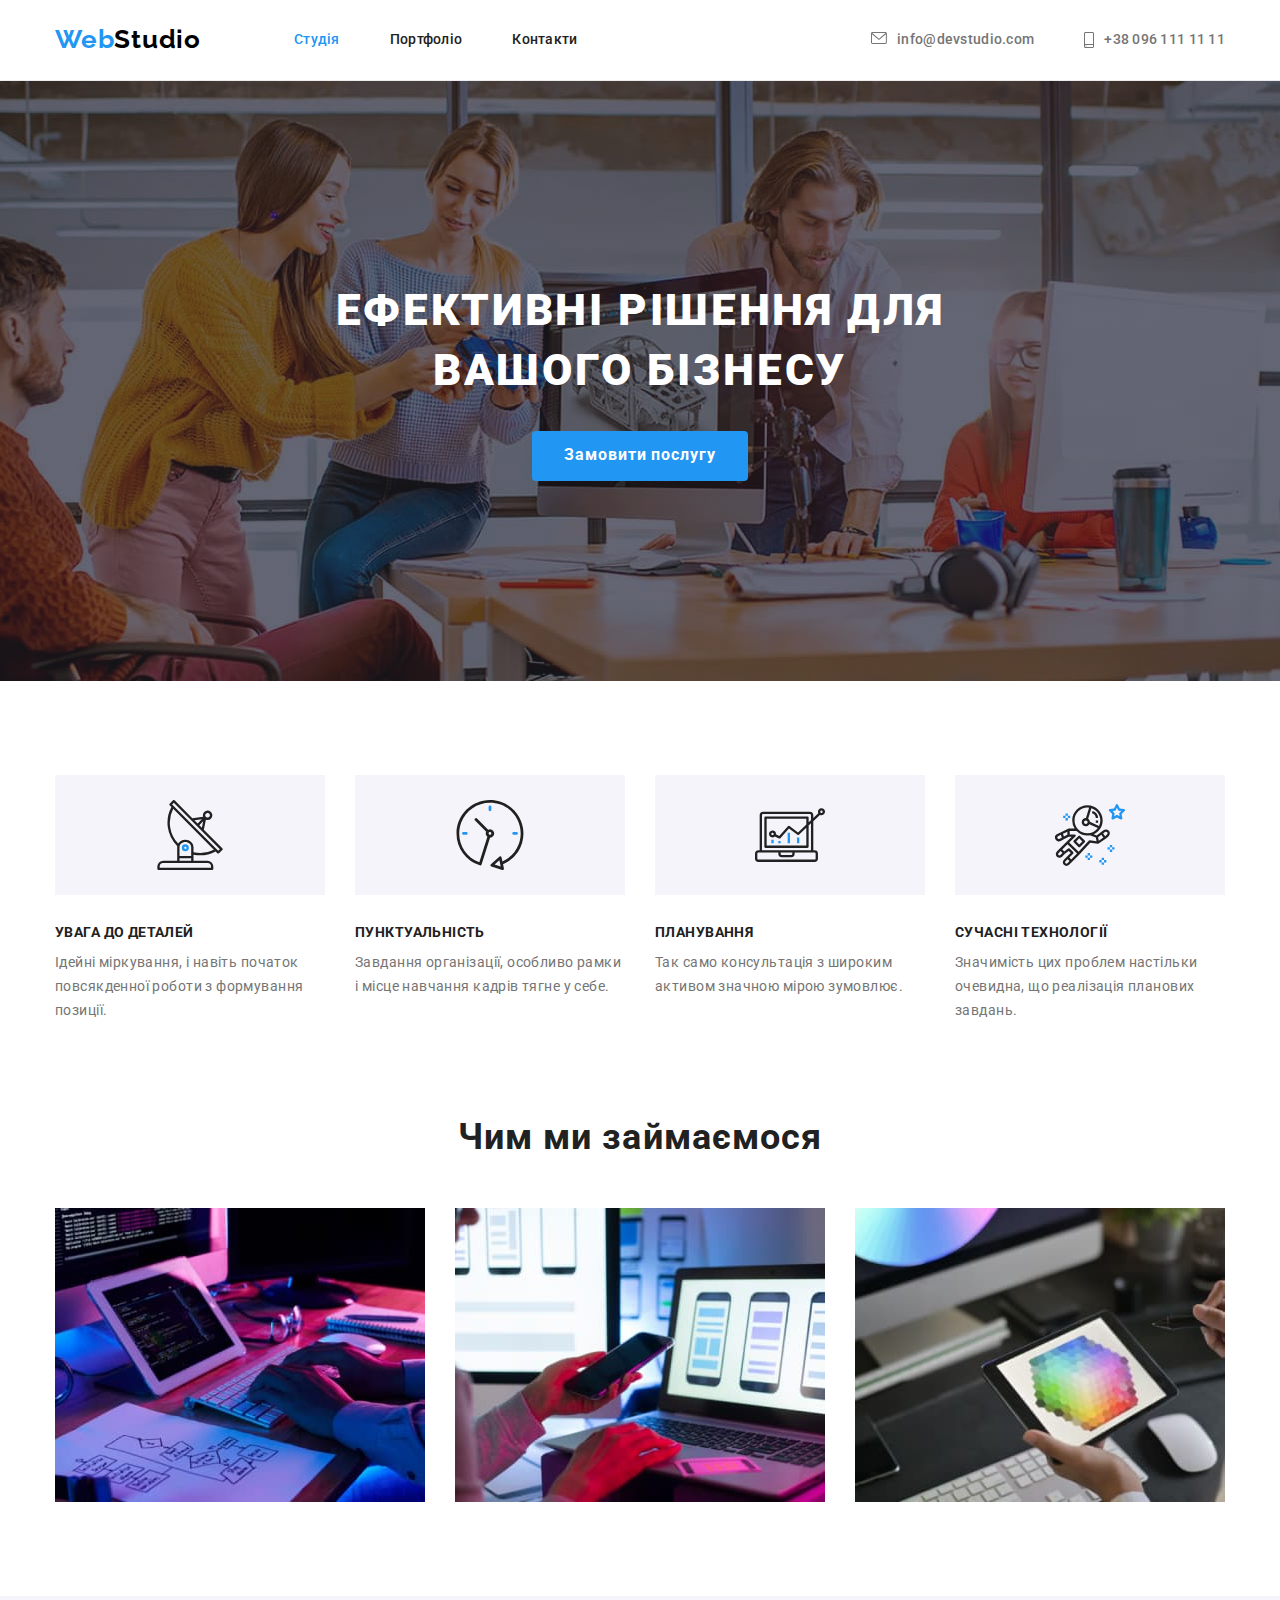
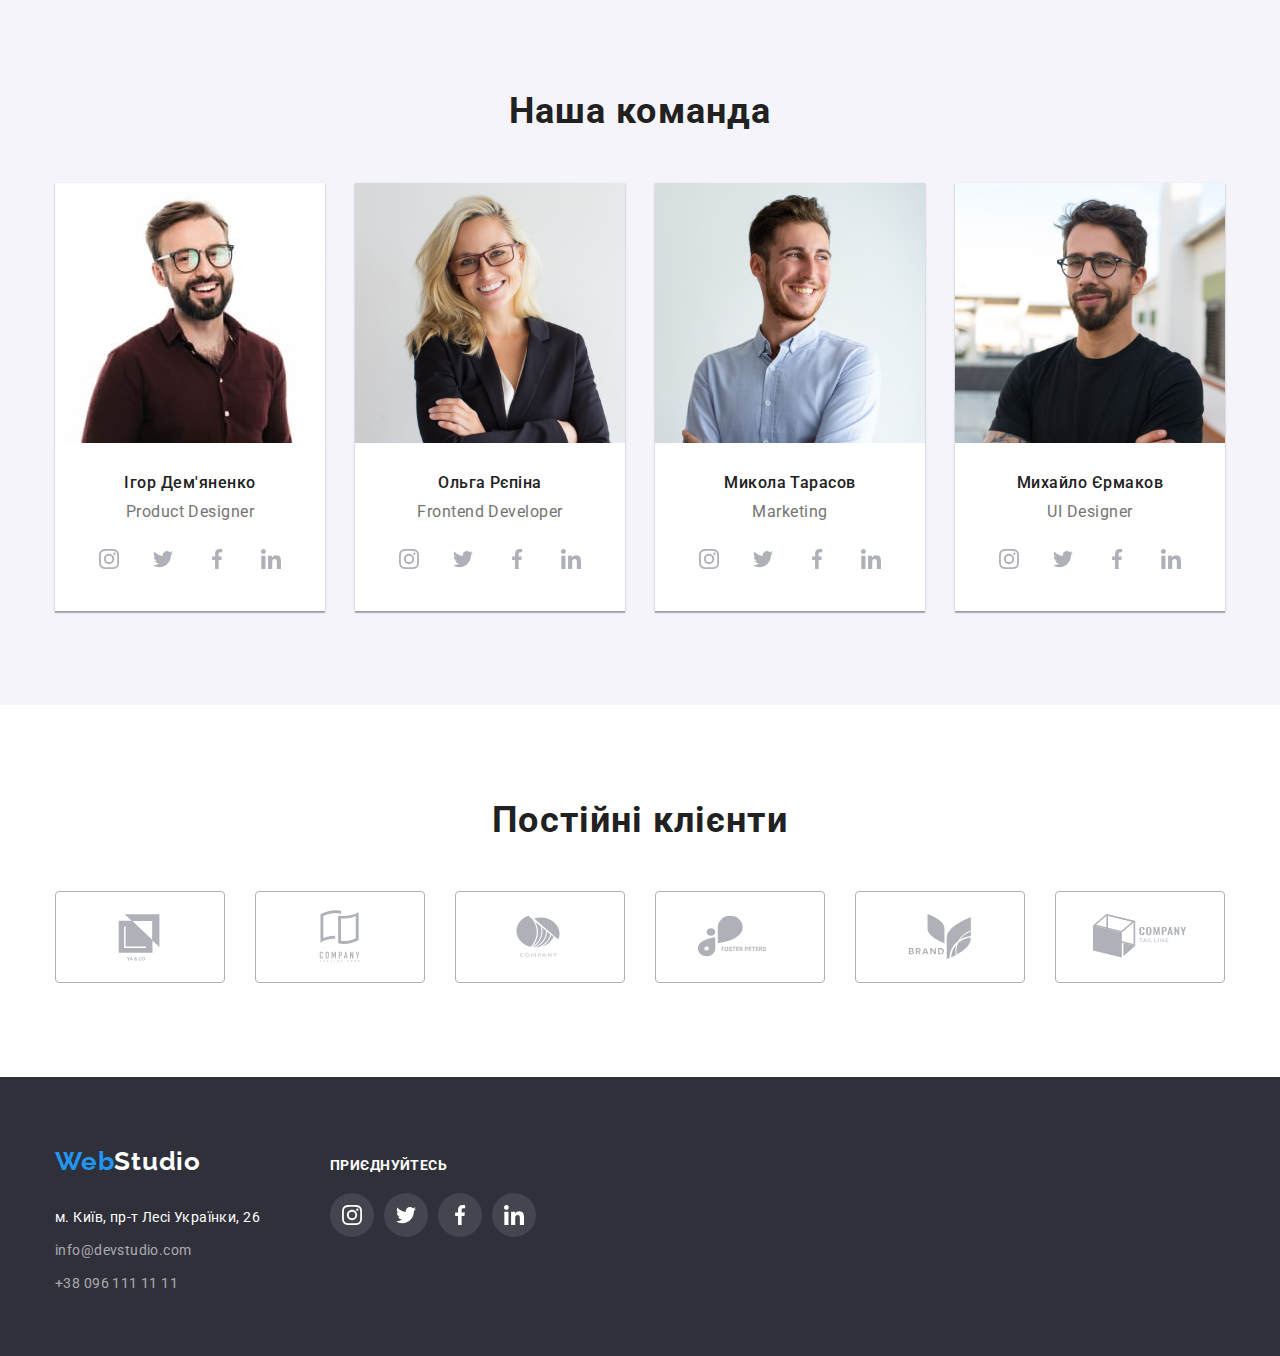
==== index.html @ 79602e01 "Initial commit" ====
<!DOCTYPE html>
<html lang="uk">
  <head>
    <meta charset="UTF-8" />
    <meta http-equiv="X-UA-Compatible" content="IE=edge" />
    <meta name="viewport" content="width=h1, initial-scale=1.0" />
    <title>Document</title>
    <link rel="preconnect" href="https://fonts.googleapis.com" />
    <link rel="preconnect" href="https://fonts.gstatic.com" crossorigin />
    <link
      href="https://fonts.googleapis.com/css2?family=Raleway:wght@700&family=Roboto:wght@400;500;700;900&display=swap"
      rel="stylesheet"
    />
    <link rel="stylesheet" href="https://cdnjs.cloudflare.com/ajax/libs/modern-normalize/1.1.0/modern-normalize.min.css" />
    <link rel="stylesheet" href="./css/styles.css" />
  </head>
  <body>
    </div>
    <header class="header main-bg">
      <div class="container main">
        <nav class="main-nav">
          <a href="" hreflang="en" class="logo link"
            ><span class="web">Web</span>Studio</a
          >
          <ul class="site list">
            <li class="item"><a href="./index.html" class="link current">Студія</a></li>
            <li class="item"><a href="./portfolio.html" class="link">Портфоліо</a></li>
            <li class="item"><a href="" class="link">Контакти</a></li>
          </ul>
        </nav>
        <ul class="contacts-header list">
          <li class="item">
            <a href="mailto:info@devstudio.com" class="link"
              >
              <svg class="icon-envelope" width="16" height="12">
                <use href="./images/icons.svg/sprite.svg#icon-envelope"></use>
              </svg>info@devstudio.com</a>
          </li>
          <li class="item"><a href="tel:+380961111111" class="link">
            <svg class="icon-smartphone" width="10" height="16">
              <use href="./images/icons.svg/sprite.svg#icon-smartphone"></use>
            </svg>+38 096 111 11 11</a></li>
        </ul>
      </div>
    </header>
    <main>
      <section class="decision overlay ">
          <div class="container">
            <h1 class="decision-title">Ефективні рішення для вашого бізнесу</h1>

            <button type="button" class="btn-service">Замовити послугу</button>
          </div>
      </section>
      <section class="section padding">
        <div class="container">
          <h2 class="visually-hidden">Особливості</h2>
          <ul class="features list">
            <li class="features-item">
              <div class="icon-features">
              <svg class="icon-antenna" width="70" height="70">
                <use href="./images/icons.svg/sprite.svg#icon-antenna"></use>
              </svg></div>
              <h3 class="features-title">УВАГА ДО ДЕТАЛЕЙ</h3>
              <p class="features-details">
                Ідейні міркування, і навіть початок повсякденної роботи з
                формування позиції.
              </p>
            </li>
            <li class="features-item">
              <div class="icon-features">
              <svg class="icon-clock" width="70" height="70">
                <use href="./images/icons.svg/sprite.svg#icon-clock"></use>
              </svg></div>
              <h3 class="features-title">ПУНКТУАЛЬНІСТЬ</h3>
              <p class="features-details">
                Завдання організації, особливо рамки і місце навчання кадрів тягне
                у себе.
              </p>
            </li>
            <li class="features-item">
              <div class="icon-features">
              <svg class="icon-diagram" width="70" height="70">
                <use href="./images/icons.svg/sprite.svg#icon-diagram"></use>
              </svg></div>
              <h3 class="features-title">ПЛАНУВАННЯ</h3>
              <p class="features-details">
                Так само консультація з широким активом значною мірою зумовлює.
              </p>
            </li>
            <li class="features-item">
              <div class="icon-features">
              <svg class="icon-astronaut" width="70" height="70">
                <use href="./images/icons.svg/sprite.svg#icon-astronaut"></use>
              </svg></div>
              <h3 class="features-title">СУЧАСНІ ТЕХНОЛОГІЇ</h3>
              <p class="features-details">
                Значимість цих проблем настільки очевидна, що реалізація планових
                завдань.
              </p>
            </li>
          </ul>
        </div>
      </section>
      <section class="section no-padding-top">
        <div class="container">
          <h2 class="section-title">Чим ми займаємося</h2>
          <ul class=" work list">
            <li class="work-foto">
              <img
                src="./images/programer.jpg"
                alt="Програміст працює за робочим столом."
                width="370"
                height="294"
              />
            </li>
            <li class="work-foto">
              <img
                src="./images/ui.jpg"
                alt="UI дизайнер розробляє програми для смартфонів, команда розробників працює над інтерфейсом мобільних телефонів."
                width="370"
                height="294"
              />
            </li>
            <li class="work-foto">
              <img
                src="./images/colour.jpg"
                alt="Веб-дизайнер із графічним планшетом вибору кольорів."
                width="370"
                height="294"
              />
            </li>
          </ul>
        </div>
      </section>
      <section class="section our-team">
        <div class="container">
          <h2 class="section-title">Наша команда</h2>
          <ul class="team list">
            <li class="team-item">
              <img class="team-foto"
                src="./images/igor.jpg"
                alt="Product Designer"
                width="270"
                height="260"
              />
              <div class="team-text">
                <h3 class="team-subtitle">Ігор Дем'яненко</h3>
                <p lang="en" class="team-profession">Product Designer</p>
             
              <div class="social-team">
                <ul class="join-team list">
                  <li class="join-link">
                    <a href="" class="join-team-icon link">
                    <svg class="icon-team-social">
                      <use href="./images/icons.svg/sprite.svg#icon-instagram"></use>
                    </svg>
                  </a></li>
                  <li class="join-link "><a href="" class="join-team-icon link">
                    <svg class="icon-team-social">
                      <use href="./images/icons.svg/sprite.svg#icon-twitter"></use>
                    </svg>
                  </a></li>
                  <li class="join-link "><a href="" class="join-team-icon link">
                    <svg class="icon-team-social">
                      <use href="./images/icons.svg/sprite.svg#icon-facebook"></use>
                    </svg>
                  </a></li>
                  <li class="join-link "><a href="" class="join-team-icon link">
                    <svg class="icon-team-social">
                      <use href="./images/icons.svg/sprite.svg#icon-linkedin"></use>
                    </svg>
                  </a></li>
                </ul>
              </div>
            </div>
            </li>
            <li class="team-item">
              <img class="team-foto"
                src="./images/olga.jpg"
                alt="Frontend Develope"
                width="270"
                height="260"
              />
              <div class="team-text">
                <h3 class="team-subtitle">Ольга Рєпіна</h3>
                <p lang="en" class="team-profession">Frontend Developer</p>
                <div class="social-team">
                  <ul class="join-team list">
                    <li class="join-link">
                      <a href="" class="join-team-icon link">
                      <svg class="icon-team-social">
                        <use href="./images/icons.svg/sprite.svg#icon-instagram"></use>
                      </svg>
                    </a></li>
                    <li class="join-link "><a href="" class="join-team-icon link">
                      <svg class="icon-team-social">
                        <use href="./images/icons.svg/sprite.svg#icon-twitter"></use>
                      </svg>
                    </a></li>
                    <li class="join-link "><a href="" class="join-team-icon link">
                      <svg class="icon-team-social">
                        <use href="./images/icons.svg/sprite.svg#icon-facebook"></use>
                      </svg>
                    </a></li>
                    <li class="join-link "><a href="" class="join-team-icon link">
                      <svg class="icon-team-social">
                        <use href="./images/icons.svg/sprite.svg#icon-linkedin"></use>
                      </svg>
                    </a></li>
                  </ul>
                </div>
              </div>
            </li>
  
            <li class="team-item">
              <img class="team-foto"
                src="./images/mykola.jpg"
                alt="Marketing"
                width="270"
                height="260"
              />
              <div class="team-text">
                <h3 class="team-subtitle">Микола Тарасов</h3>
                <p lang="en" class="team-profession">Marketing</p>
                <div class="social-team">
                  <ul class="join-team list">
                    <li class="join-link">
                      <a href="" class="join-team-icon link">
                      <svg class="icon-team-social">
                        <use href="./images/icons.svg/sprite.svg#icon-instagram"></use>
                      </svg>
                    </a></li>
                    <li class="join-link "><a href="" class="join-team-icon link">
                      <svg class="icon-team-social">
                        <use href="./images/icons.svg/sprite.svg#icon-twitter"></use>
                      </svg>
                    </a></li>
                    <li class="join-link "><a href="" class="join-team-icon link">
                      <svg class="icon-team-social">
                        <use href="./images/icons.svg/sprite.svg#icon-facebook"></use>
                      </svg>
                    </a></li>
                    <li class="join-link "><a href="" class="join-team-icon link">
                      <svg class="icon-team-social">
                        <use href="./images/icons.svg/sprite.svg#icon-linkedin"></use>
                      </svg>
                    </a></li>
                  </ul>
                </div>
              </div>
              
            </li>
            <li class="team-item">
              <img class="team-foto"
                src="./images/myhailo.jpg"
                alt="UI Designer"
                width="270"
                height="260"
              />
              <div class="team-text">
                <h3 class="team-subtitle">Михайло Єрмаков</h3>
                <p lang="en" class="team-profession">UI Designer</p>
                <div class="social-team">
                  <ul class="join-team list">
                    <li class="join-link">
                      <a href="" class="join-team-icon link">
                      <svg class="icon-team-social">
                        <use href="./images/icons.svg/sprite.svg#icon-instagram"></use>
                      </svg>
                    </a></li>
                    <li class="join-link "><a href="" class="join-team-icon link">
                      <svg class="icon-team-social">
                        <use href="./images/icons.svg/sprite.svg#icon-twitter"></use>
                      </svg>
                    </a></li>
                    <li class="join-link "><a href="" class="join-team-icon link">
                      <svg class="icon-team-social">
                        <use href="./images/icons.svg/sprite.svg#icon-facebook"></use>
                      </svg>
                    </a></li>
                    <li class="join-link "><a href="" class="join-team-icon link">
                      <svg class="icon-team-social">
                        <use href="./images/icons.svg/sprite.svg#icon-linkedin"></use>
                      </svg>
                    </a></li>
                  </ul>
                </div>
              </div>
              
            </li>
          </ul>
        </div>
      </section>
      <section class="section">
        <div class="container">
        <h2 class="section-title">Постійні клієнти</h2>
        <ul class="clients list">
          <li class="icon-list"><a href="" class="logo-clients link">
            <svg class="icon-logo" width="106" height="60">
              <use href="./images/icons.svg/sprite.svg#icon-Logo"></use>
            </svg>
          </a></li>
          <li class="icon-list" ><a href="" class="logo-clients link">
            <svg class="icon-logo" width="106" height="60">
              <use href="./images/icons.svg/sprite.svg#icon-Logo-1"></use>
            </svg>
          </a></li>
          <li class="icon-list"><a href="" class="logo-clients link">
            <svg class="icon-logo" width="106" height="60">
              <use href="./images/icons.svg/sprite.svg#icon-Logo-2"></use>
            </svg>
          </a></li>
          <li class="icon-list"><a href="" class="logo-clients link">
            <svg class="icon-logo" width="106" height="60">
              <use href="./images/icons.svg/sprite.svg#icon-Logo-3"></use>
            </svg>
          </a></li>
          <li class="icon-list"><a href="" class="logo-clients link">
            <svg class="icon-logo" width="106" height="60">
              <use href="./images/icons.svg/sprite.svg#icon-Logo-4"></use>
            </svg>
          </a></li>
          <li class="icon-list"><a href="" class="logo-clients link">
            <svg class="icon-logo" width="106" height="60">
              <use href="./images/icons.svg/sprite.svg#icon-Logo-5"></use>
            </svg>
          </a></li>
        </ul></div>
      </section>
    </main>
    <footer class="footer">
      <div class="container info">
        <div class="down">
          <a href="" hreflang="en" class="logo-footer link"
            ><span class="web">Web</span>Studio</a
          >

          <address>
            <ul class="contacts-footer list">
              <li class="territorially contacts">м. Київ, пр-т Лесі Українки, 26</li>
              <li class="contacts">
                <a href="mailto:info@devstudio.com" class="link"
                  >info@devstudio.com</a
                >
              </li>
              <li class="contacts">
                <a href="tel:+380961111111" class="link">+38 096 111 11 11</a>
              </li>
            </ul>
          </address>
        </div>
        <div class="social">
          <p class="join-title">приєднуйтесь</p>
          <ul class="join list">
            <li class="join-link">
              <a href="" class="join-icon link">
              <svg class="icon-social">
                <use href="./images/icons.svg/sprite.svg#icon-instagram"></use>
              </svg>
            </a></li>
            <li class="join-link "><a href="" class="join-icon link">
              <svg class="icon-social">
                <use href="./images/icons.svg/sprite.svg#icon-twitter"></use>
              </svg>
            </a></li>
            <li class="join-link "><a href="" class="join-icon link">
              <svg class="icon-social">
                <use href="./images/icons.svg/sprite.svg#icon-facebook"></use>
              </svg>
            </a></li>
            <li class="join-link "><a href="" class="join-icon link">
              <svg class="icon-social">
                <use href="./images/icons.svg/sprite.svg#icon-linkedin"></use>
              </svg>
            </a></li>
          </ul>
          
       </div>
      </div>
    </footer>
  </body>
</html>
---- css/styles.css ----
:root{
    --primary-text-color:#757575 ;
    --title-text-color: #212121;
    --accent-color: #2196F3;
    --primary-white-color: #ffffff;
    --black:#000000;
    --bg-color:#F5F5F5;
    --bg-color-dark: #2F303A;
    --bg-color-misty: #F5F4FA;
    --color-addr-footer: rgba(255, 255, 255, 0.6);
    --portfolio-card-gap: 30px;
}

body{
    color: var(--primary-text-color);
    background-color: var(--primary-white-color);
    font-family: Roboto, sans-serif;
}
.header{
    border-bottom: 1px solid #ECECEC;
}
.main-bg{
    background-color: var(--primary-white-color);
}
.list{
    padding: 0;
    margin: 0;
    list-style: none;
}
.link{
    text-decoration: none;
}
.container{
    margin-left: auto;
    margin-right: auto;
    width: 1200px;
    padding-left: 15px;
    padding-right: 15px;
}
.main{
    display:flex;
    align-items: center;
}
.main-nav{
    display:flex;
    align-items: center;
}
.logo{
    color: var(--black);
    font-family: Raleway, sans-serif;
    font-weight: 700;
    font-size: 26px;
    line-height: 1.2;
    letter-spacing: 0.03em;
}
.web{
    color: var(--accent-color);
}
img{
    display: block;
}

.site{
    display: flex;
    margin-left: 93px;
}

.site .item:not(:last-child) {
    margin-right: 50px;
}
.site .link{
    display: block;
    display: flex;
    padding-top: 32px;
    padding-bottom: 32px;

    color:var(--title-text-color);
    font-weight: 500;
    font-size: 14px;
    line-height: 1.14;
    letter-spacing: 0.02em;
    
}

.contacts-header .link{
    display: block;
    display: flex;
    padding-top: 32px;
    padding-bottom: 32px;

    color:var(--primary-text-color);
    font-weight: 500;
    font-size: 14px;
    line-height: 1.14;
    letter-spacing: 0.02em;
}
.contacts-header{
    display: flex;
    margin-left: auto;
}
.contacts-header .item:last-child{
    margin-left: 50px;
}
.icon-envelope,
.icon-smartphone{
    margin-right: 10px;
    fill: currentColor;
}

.contacts-footer .link{
    color: var(--color-addr-footer);
    font-style: normal;
    font-weight: 400;
    font-size: 14px;
    line-height: 1.7;
    letter-spacing: 0.03em;
    
}

.link:hover,
.link:focus{
    color: var(--accent-color);
}
.link.current{
    color: var(--accent-color);
}

.decision{
    background-color: var(--bg-color-dark);
    text-align: center;
    padding-top: 200px;
    padding-bottom: 200px;
}
.overlay{
    max-width: 1600px;
    height: 600px;
    margin-left: auto;
    margin-right: auto;
    background-image: linear-gradient(to right,rgba(47, 48, 58, 0.4 ),rgba(47, 48, 58, 0.4 ) ), url("../images/bgmain.jpg");
    background-repeat: no-repeat;
    background-position: center;
    background-size: cover;
    
}
.decision-title{
    color: var(--primary-white-color);
    font-weight: 900;
    font-size: 44px;
    line-height: 1.36;
    text-align: center;
    letter-spacing: 0.06em;
    text-transform: uppercase;
    margin-top: 0;
    margin-bottom: 30px;
    width: 700px;
    margin-left: auto;
    margin-right: auto;
}
.btn-service{
    width: 216px;
    height: 50px;
    color: var(--primary-white-color);
    background-color: var(--accent-color);
    border-color: transparent;
    font-family: inherit;
    font-weight: 700;
    font-size: 16px;
    line-height: 1.9;
    letter-spacing: 0.06em;
    border-radius: 4px;
    cursor: pointer;
}
.visually-hidden { 
    position: absolute;
    white-space: nowrap; 
    width: 1px; 
    height: 1px; 
    overflow: hidden; 
    border: 0; 
    padding: 0; 
    clip: rect(0 0 0 0); 
    clip-path: inset(50%); 
    margin: -1px;
 }
.features{
    display: flex;
}
.features-item{
    width: 270px;
    margin-right: 30px;

}

.icon-features{
    width: 270px;
    height: 120px;
    display: flex;
    background-color: #F5F4FA;
    margin-bottom: 30px;
    justify-content: center;
    align-items: center;
}


.features-item:last-child{
    margin-right: 0;
}
.features-title{
    color:var(--title-text-color);
    font-weight: 700;
    font-size: 14px;
    line-height: 1.14;
    letter-spacing: 0.03em;
    text-transform: uppercase;
    margin-top: 0;
    margin-bottom: 10px;
}
.features-details{
    font-size: 14px;
    line-height: 1.7;
    letter-spacing: 0.03em;
    margin-top: 0;
    margin-bottom: 0;
}

.section{
    padding-top: 94px;
    padding-bottom: 94px;
}
.no-padding-top{
    padding-top: 0;
    padding-bottom: 94px;
}


.our-team{
    background-color: var(--bg-color-misty);
}
.work{
    display: flex;
}
.work-foto{
    width: 370px;
    margin-right: 30px;
}
.work-foto:last-child{
    margin-right: 0;
}
.section-title{
    color:var(--title-text-color);
    font-weight: 700;
    font-size: 36px;
    line-height: 1.17;
    text-align: center;
    letter-spacing: 0.03em;
    margin-top: 0;
    margin-bottom: 50px;

}
.team{
        display: flex;
}
.team-item {
    width: 270px;
    background-color: var(--primary-white-color);
    box-shadow: 0px 1px 3px rgba(0, 0, 0, 0.12), 0px 1px 1px rgba(0, 0, 0, 0.14), 0px 2px 1px rgba(0, 0, 0, 0.2);
}
.team-item:not(:last-child){
        margin-right: 30px;
}
.team-text{
    padding: 30px;
}
.team-subtitle{
   color: var(--title-text-color);
   font-weight: 500;
    font-size: 16px;
    line-height: 1.19;
    text-align: center;
    letter-spacing: 0.03em;
    margin-top: 0;
    margin-bottom: 10px;
}
.team-profession{
    line-height: 1.19;
    text-align: center;
    letter-spacing: 0.03em;
    margin-top: 0;
    margin-bottom: 16px;
}
.social-team{
    display: flex;
    justify-content: center;
    align-items: center;
}
.join-team{
    display: flex;

}
.join-link:not(:last-child){
  margin-right: 10px;
}
.join-team-icon{
    display: flex;
    width: 44px;
    height: 44px;
    border-radius: 50%;
    justify-content: center;
    align-items: center;    fill: #AFB1B8;
}
.icon-team-social{
    width: 20px;
    height: 20px;

}

.join-team-icon:hover,
.join-team-icon:focus{
    fill: var(--primary-white-color);
    background-color: var(--accent-color);
}


.clients{
    display: flex;
}
.inline{
    display: inline-block;
}
.icon-list{
    width: 170px;
    height: 92px;
}
.logo-clients:hover,
.logo-clients:focus{
    border: 1px solid var(--accent-color);
    fill: var(--accent-color);
}
.icon-list:not(:last-child){
  margin-right: 30px;
}
.logo-clients{
    width: 170px;
    height: 92px;
    display: flex;
    justify-content: center;
    align-items: center;
    border: 1px solid #AFB1B8;
    border-radius: 4px;
    fill: #AFB1B8;
}

.portfolio-card {
    display: flex;
    flex-wrap: wrap;
    margin-right: calc(-1* var(--portfolio-card-gap));
    margin-bottom: calc(-1* var(--portfolio-card-gap));
}
.portfolio-element{
    width: 370px;
    flex-basis: calc(100% / 3 - var(--portfolio-card-gap));
    margin-right: var(--portfolio-card-gap);
    margin-bottom: var(--portfolio-card-gap);
}

.portfolio-link{
    display: block;
    text-decoration: none;
    color: currentColor;
}
.portfolio-link:hover,
.portfolio-link:focus{
    box-shadow: 0px 1px 1px rgba(0, 0, 0, 0.12), 0px 4px 4px rgba(0, 0, 0, 0.06), 1px 4px 6px rgba(0, 0, 0, 0.16);
}
.portfolio-text{
    padding: 20px 24px;
    border: 1px solid #EEEEEE;
    border-top: 0;
}
.portfolio-subtitle{
    color: var(--title-text-color);
    font-weight: 700;
    font-size: 18px;
    line-height: 2;
    letter-spacing: 0.06em;
    margin-top: 0;
    margin-bottom:4px ;
}
.portfolio-description{
    padding: 0;
    margin: 0;
    line-height: 1.9;
    letter-spacing: 0.03em;
}
.footer{
    background-color:var(--bg-color-dark);
    padding-top: 60px;
    padding-bottom: 60px;
}
.down{
    justify-content: flex-start;
    margin-right: 70px;
}
.info{
    display: flex;
    align-items: baseline;
}
.logo-footer{
    display: inline-block;
    color: var(--primary-white-color);
    font-family: Raleway, sans-serif;
    font-weight: 700;
    font-size: 26px;
    line-height: 1.9;
    letter-spacing: 0.03em;
    margin-bottom: 20px;
}
.territorially{
    color: var(--primary-white-color);
    font-style: normal;
    font-weight: 400;
    font-size: 14px;
    line-height: 1.7;
    letter-spacing: 0.03em;
    
}
.contacts:not(:last-child){
    margin-bottom: 9px;
}

.join-title{
    font-family: 'Roboto';
    font-weight: 700;
    font-size: 14px;
    line-height: 16px;
    letter-spacing: 0.03em;
    text-transform: uppercase;
    color: var(--primary-white-color);
    margin-top: 0;
    margin-bottom: 20px;
}
.join{
    display: flex;
}

.join-icon{
    display: flex;
    width: 44px;
    height: 44px;
    background-color: rgba(255, 255, 255, 0.1);;
    border-radius: 50%;
    justify-content: center;
    align-items: center;
}
.join-icon:hover,
.join-icon:focus{
    background-color: var(--accent-color);
}
.icon-social{
    width: 20px;
    height: 20px;
    fill: var(--primary-white-color);
}

.filters{
    display: flex;
    justify-content: center;
    margin-bottom: 56px; 
}
.filters-items:not(:last-child){
    margin-right: 8px; 
 
}
.btn-filters{
    color: var(--title-text-color);
    background-color: var(--bg-color-misty);
    border-color: transparent;
    font-weight: 500;
    font-size: 16px;
    line-height: 1.6;
    text-align: center;
    border-radius: 4px;
    letter-spacing: 0.03em;
    font-family: inherit;
    cursor: pointer;
    min-width: 73px;
    padding: 6px 22px;
}
.btn-filters:hover,
.btn-filters:focus{
    color: var(--primary-white-color);
    background-color: var(--accent-color);
    box-shadow: 0px 3px 1px rgba(0, 0, 0, 0.1), 0px 1px 2px rgba(0, 0, 0, 0.08), 0px 2px 2px rgba(0, 0, 0, 0.12);
}
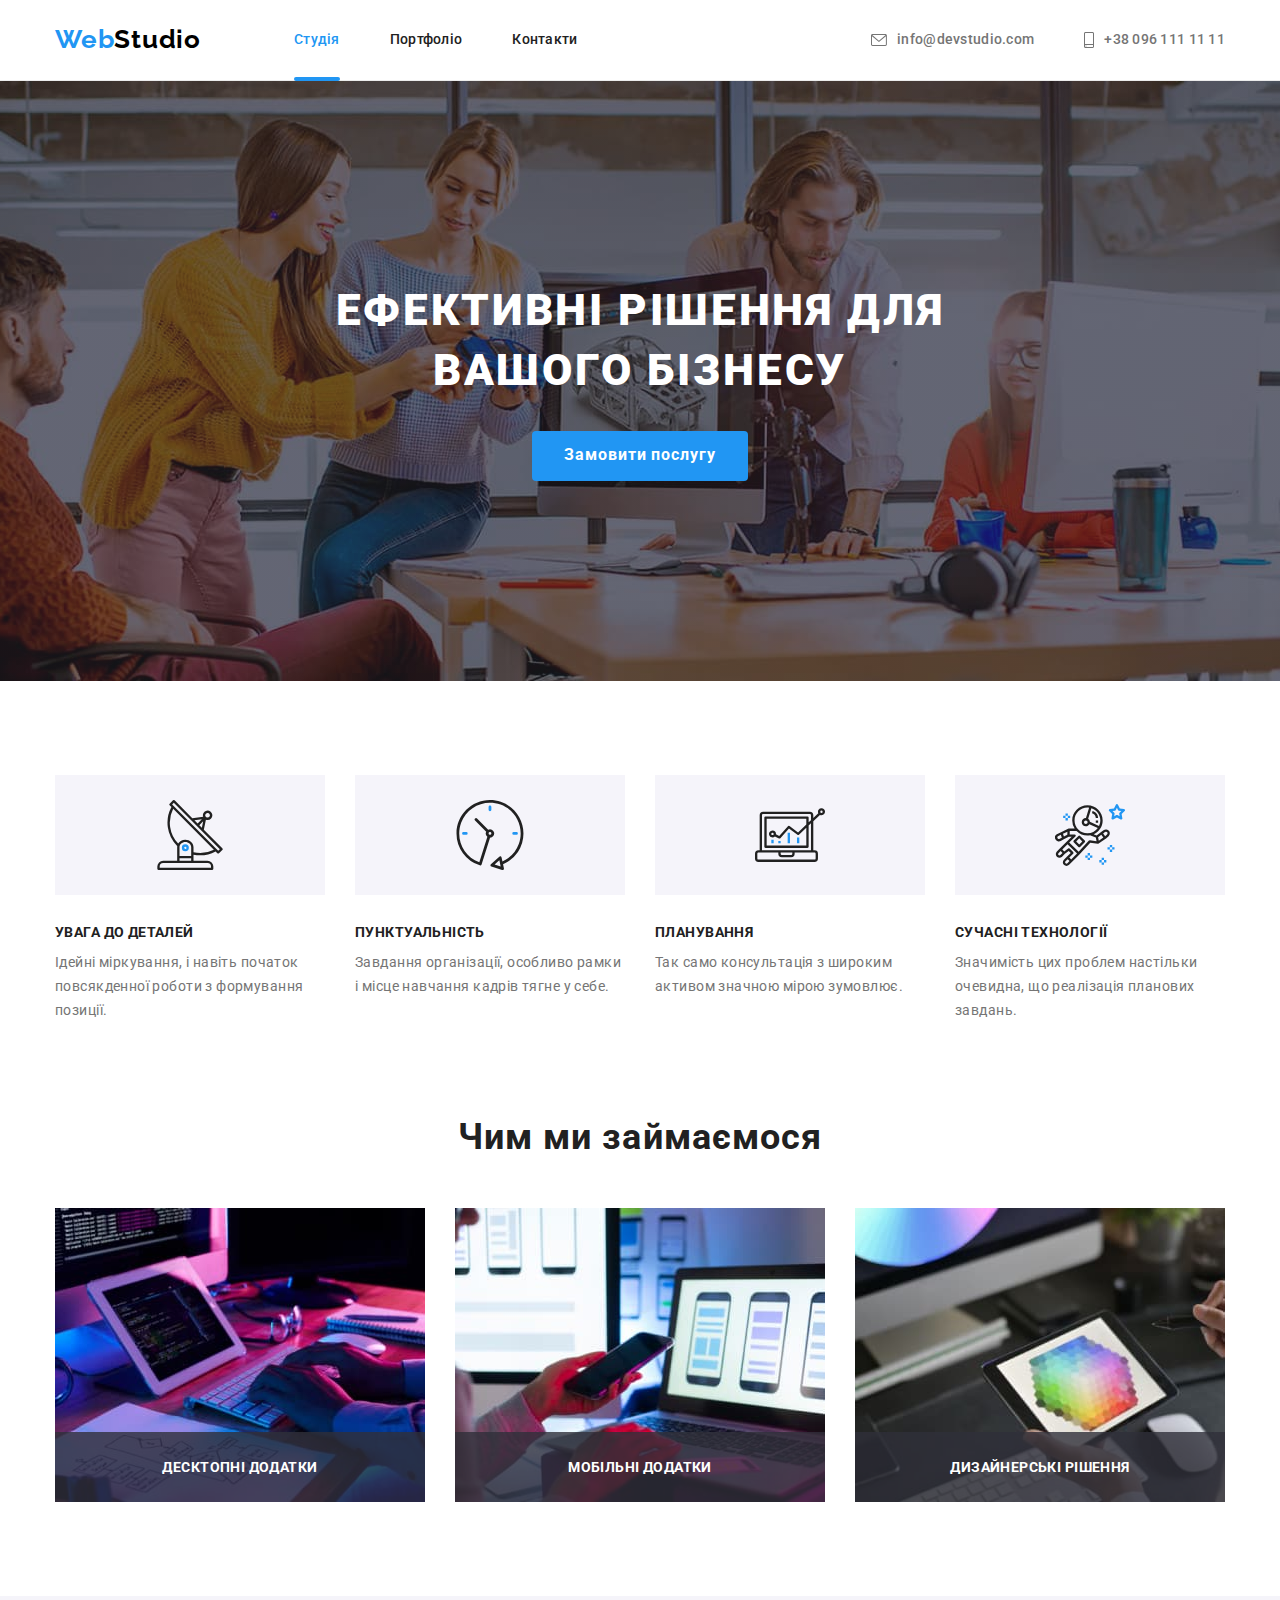
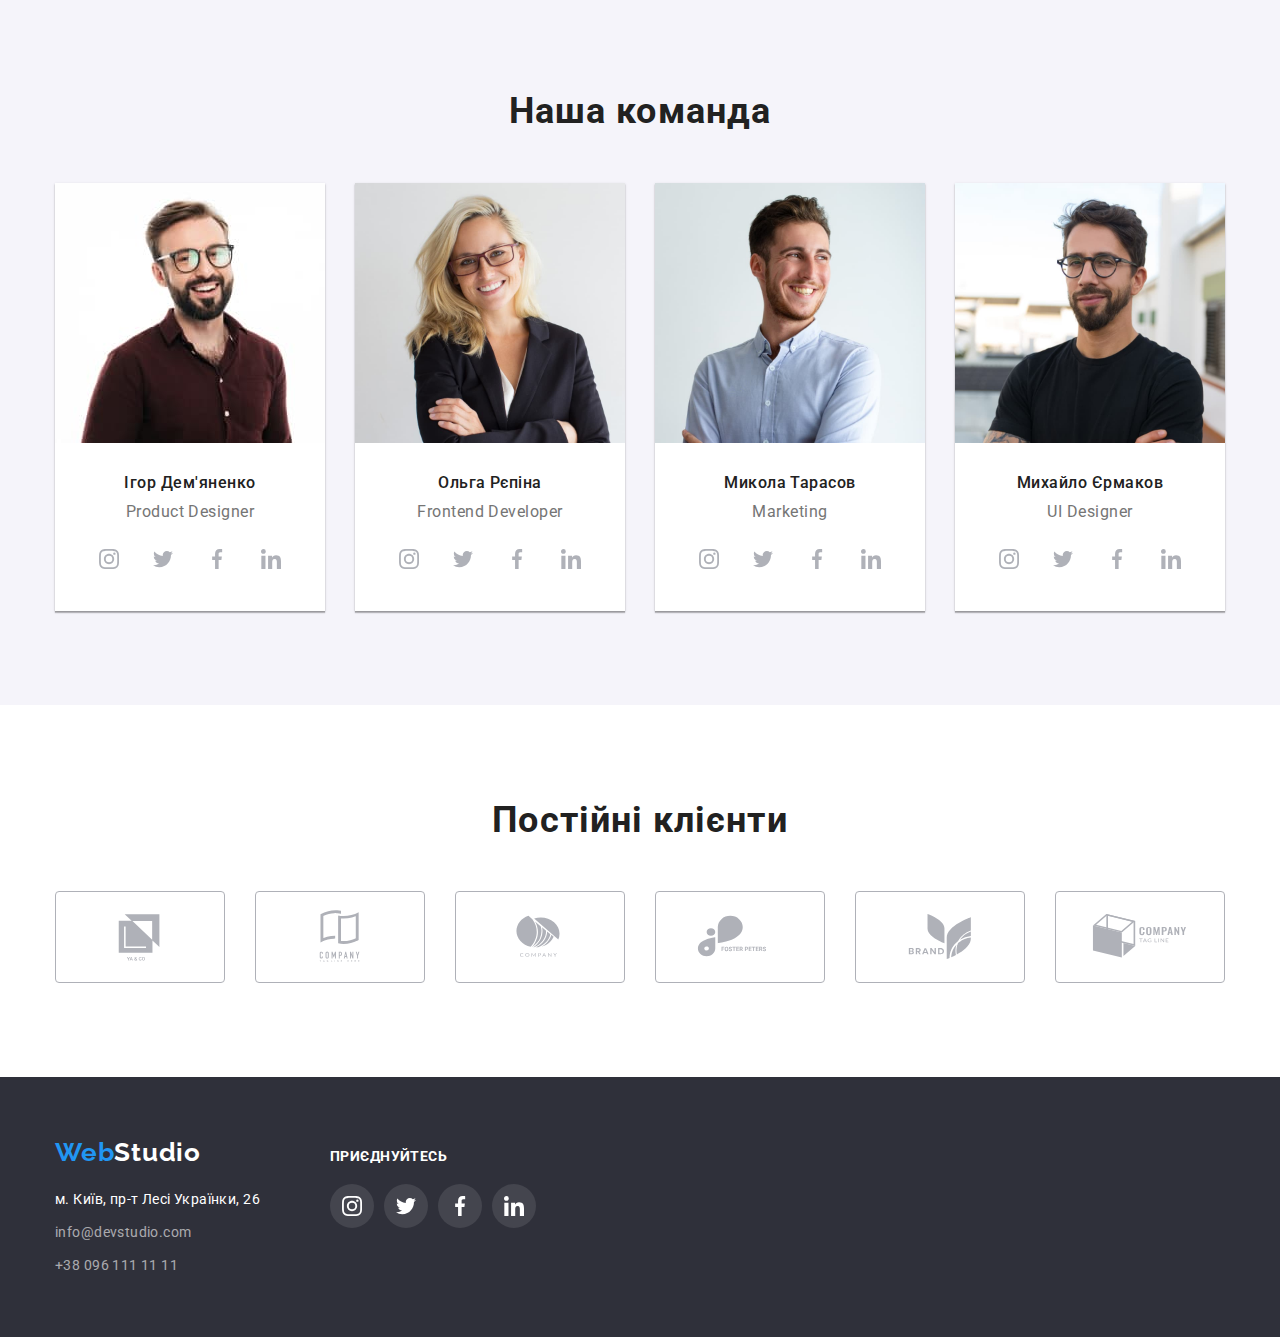
==== commit c64fbc47: "first commit" ====
--- a/index.html
+++ b/index.html
@@ -50,6 +50,15 @@
 
             <button type="button" class="btn-service">Замовити послугу</button>
           </div>
+          <div class="backdrop">
+            <div class="modal">
+              <button type="button" class="btn-modal">
+                <svg class="icon-close">
+                  <use href="./images/icons.svg/sprite.svg#icon-close"></use>
+                </svg>
+              </button>
+            </div>
+          </div>
       </section>
       <section class="section padding">
         <div class="container">
@@ -106,13 +115,17 @@
           <h2 class="section-title">Чим ми займаємося</h2>
           <ul class=" work list">
             <li class="work-foto">
-              <img
-                src="./images/programer.jpg"
-                alt="Програміст працює за робочим столом."
-                width="370"
-                height="294"
-              />
-            </li>
+                <img
+                  src="./images/programer.jpg"
+                  alt="Програміст працює за робочим столом."
+                  width="370"
+                  height="294"
+                />
+                <div class="work-descr">
+                  <h3 class="work-text">Десктопні додатки</h3>
+                </div>
+            </li>
+          
             <li class="work-foto">
               <img
                 src="./images/ui.jpg"
@@ -120,6 +133,9 @@
                 width="370"
                 height="294"
               />
+              <div class="work-descr">
+                <h3 class="work-text">Мобільні додатки</h3>
+              </div>
             </li>
             <li class="work-foto">
               <img
@@ -128,6 +144,10 @@
                 width="370"
                 height="294"
               />
+            
+              <div class="work-descr">
+                <h3 class="work-text">Дизайнерські рішення</h3>
+              </div>
             </li>
           </ul>
         </div>
@@ -378,5 +398,7 @@
        </div>
       </div>
     </footer>
+    
+    <script src="./js/modal.js"></script>
   </body>
 </html>
--- a/css/styles.css
+++ b/css/styles.css
@@ -3,7 +3,7 @@
     --title-text-color: #212121;
     --accent-color: #2196F3;
     --primary-white-color: #ffffff;
-    --black:#000000;
+    --black: #000000;
     --bg-color:#F5F5F5;
     --bg-color-dark: #2F303A;
     --bg-color-misty: #F5F4FA;
@@ -52,12 +52,16 @@
     font-size: 26px;
     line-height: 1.2;
     letter-spacing: 0.03em;
+    padding-top: 24px;
+    padding-bottom: 24px;
 }
 .web{
     color: var(--accent-color);
 }
 img{
     display: block;
+    max-width: 100%;
+    height: auto;
 }
 
 .site{
@@ -83,8 +87,8 @@
 }
 
 .contacts-header .link{
-    display: block;
-    display: flex;
+    display: flex;
+    align-items: center;
     padding-top: 32px;
     padding-bottom: 32px;
 
@@ -123,6 +127,20 @@
 }
 .link.current{
     color: var(--accent-color);
+}
+.site .item{
+    position: relative;
+}
+.current::after{
+    display: inline-block;
+    content: "";
+    position: absolute;
+    width: 100%;
+    height: 4px;
+    top: 77px;
+    background-color: var(--accent-color);
+    border-radius: 2px;
+
 }
 
 .decision{
@@ -169,6 +187,57 @@
     letter-spacing: 0.06em;
     border-radius: 4px;
     cursor: pointer;
+}
+.backdrop{
+    position: fixed;
+    top: 0;
+    left: 0;
+    z-index: 1;
+    width: 100%;
+    height: 100%;
+    background-color:rgba(0, 0, 0, 0.2);
+    pointer-events: none;
+    opacity: 0;
+    
+}
+.backdrop.is-hidden{
+    
+    opacity: 0;
+    visibility: hidden;
+   
+}
+.modal{
+    position: absolute;
+    top: 50%;
+    left: 50%;
+    transform: translate(-50%,-50%);
+    width: 528px;
+    min-height: 581px;
+    background-color: var(--primary-white-color);
+    box-shadow: 0px 1px 3px rgba(0, 0, 0, 0.12), 0px 1px 1px rgba(0, 0, 0, 0.14), 0px 2px 1px rgba(0, 0, 0, 0.2);
+    border-radius: 4px; 
+}
+.btn-modal{
+    display: flex;
+    justify-content: center;
+    align-items: center;
+    position: absolute;
+    top: 0;
+    right: 0;
+    width: 30px;
+    height: 30px;
+    padding: 0;
+    margin-top: 8px;
+    margin-right: 8px;
+    border: none;
+    background-color: var(--primary-white-color);
+    cursor: pointer;
+    border: 1px solid rgba(0, 0, 0, 0.1);
+    border-radius: 50%;
+}
+.icon-close{
+    width: 18px;
+    height: 18px;
 }
 .visually-hidden { 
     position: absolute;
@@ -240,11 +309,35 @@
     display: flex;
 }
 .work-foto{
+    position: relative;
     width: 370px;
     margin-right: 30px;
 }
 .work-foto:last-child{
     margin-right: 0;
+}
+
+.work-descr{
+    display: inline-block;
+    position: absolute;
+    bottom:0;
+    left:0;
+  
+    display: flex;
+    justify-content: center;
+    align-items: center;
+    width: 100%;
+    height: 70px;
+    background-color:  rgba(47, 48, 58, 0.8);
+}
+.work-text{
+    font-weight: 700;
+    font-size: 14px;
+    line-height: 16px;
+    text-align: center;
+    letter-spacing: 0.03em;
+    text-transform: uppercase;
+    color: var(--primary-white-color);
 }
 .section-title{
     color:var(--title-text-color);
@@ -297,21 +390,25 @@
     display: flex;
 
 }
+.join-link{
+    width: 44px;
+    height: 44px;
+}
 .join-link:not(:last-child){
   margin-right: 10px;
 }
 .join-team-icon{
     display: flex;
-    width: 44px;
-    height: 44px;
+    width: 100%;
+    height: 100%;
     border-radius: 50%;
     justify-content: center;
-    align-items: center;    fill: #AFB1B8;
+    align-items: center; 
+    fill: #AFB1B8;
 }
 .icon-team-social{
     width: 20px;
     height: 20px;
-
 }
 
 .join-team-icon:hover,
@@ -357,6 +454,7 @@
     margin-bottom: calc(-1* var(--portfolio-card-gap));
 }
 .portfolio-element{
+    
     width: 370px;
     flex-basis: calc(100% / 3 - var(--portfolio-card-gap));
     margin-right: var(--portfolio-card-gap);
@@ -392,6 +490,41 @@
     line-height: 1.9;
     letter-spacing: 0.03em;
 }
+.portf-thumb{
+  position: relative;
+}
+.portf-thumb::before{
+    position: absolute;
+    content: "";
+    width: 100%;
+    height: 100%;
+    display: flex;
+    justify-content: center;
+    align-items: center;
+    background-color:rgba(33, 150, 243, 0.9);
+    opacity: 0;
+}
+.portf-thumb:hover::before{
+    opacity: 1;
+}
+.portf-thumb:hover .portfolio-overlay{
+    opacity: 1;
+}
+.portfolio-overlay{
+    display: block;
+    position: absolute;
+    top: 50%;
+    left: 50%;
+    transform: translate(-50%,-50%);
+    width: 322px;
+    height: 168px;
+    font-weight: 400;
+    font-size: 18px;
+    line-height: 28px;
+    letter-spacing: 0.03em;
+    color: var(--primary-white-color);
+    opacity: 0;
+}
 .footer{
     background-color:var(--bg-color-dark);
     padding-top: 60px;
@@ -411,7 +544,7 @@
     font-family: Raleway, sans-serif;
     font-weight: 700;
     font-size: 26px;
-    line-height: 1.9;
+    line-height: 1.2;
     letter-spacing: 0.03em;
     margin-bottom: 20px;
 }
